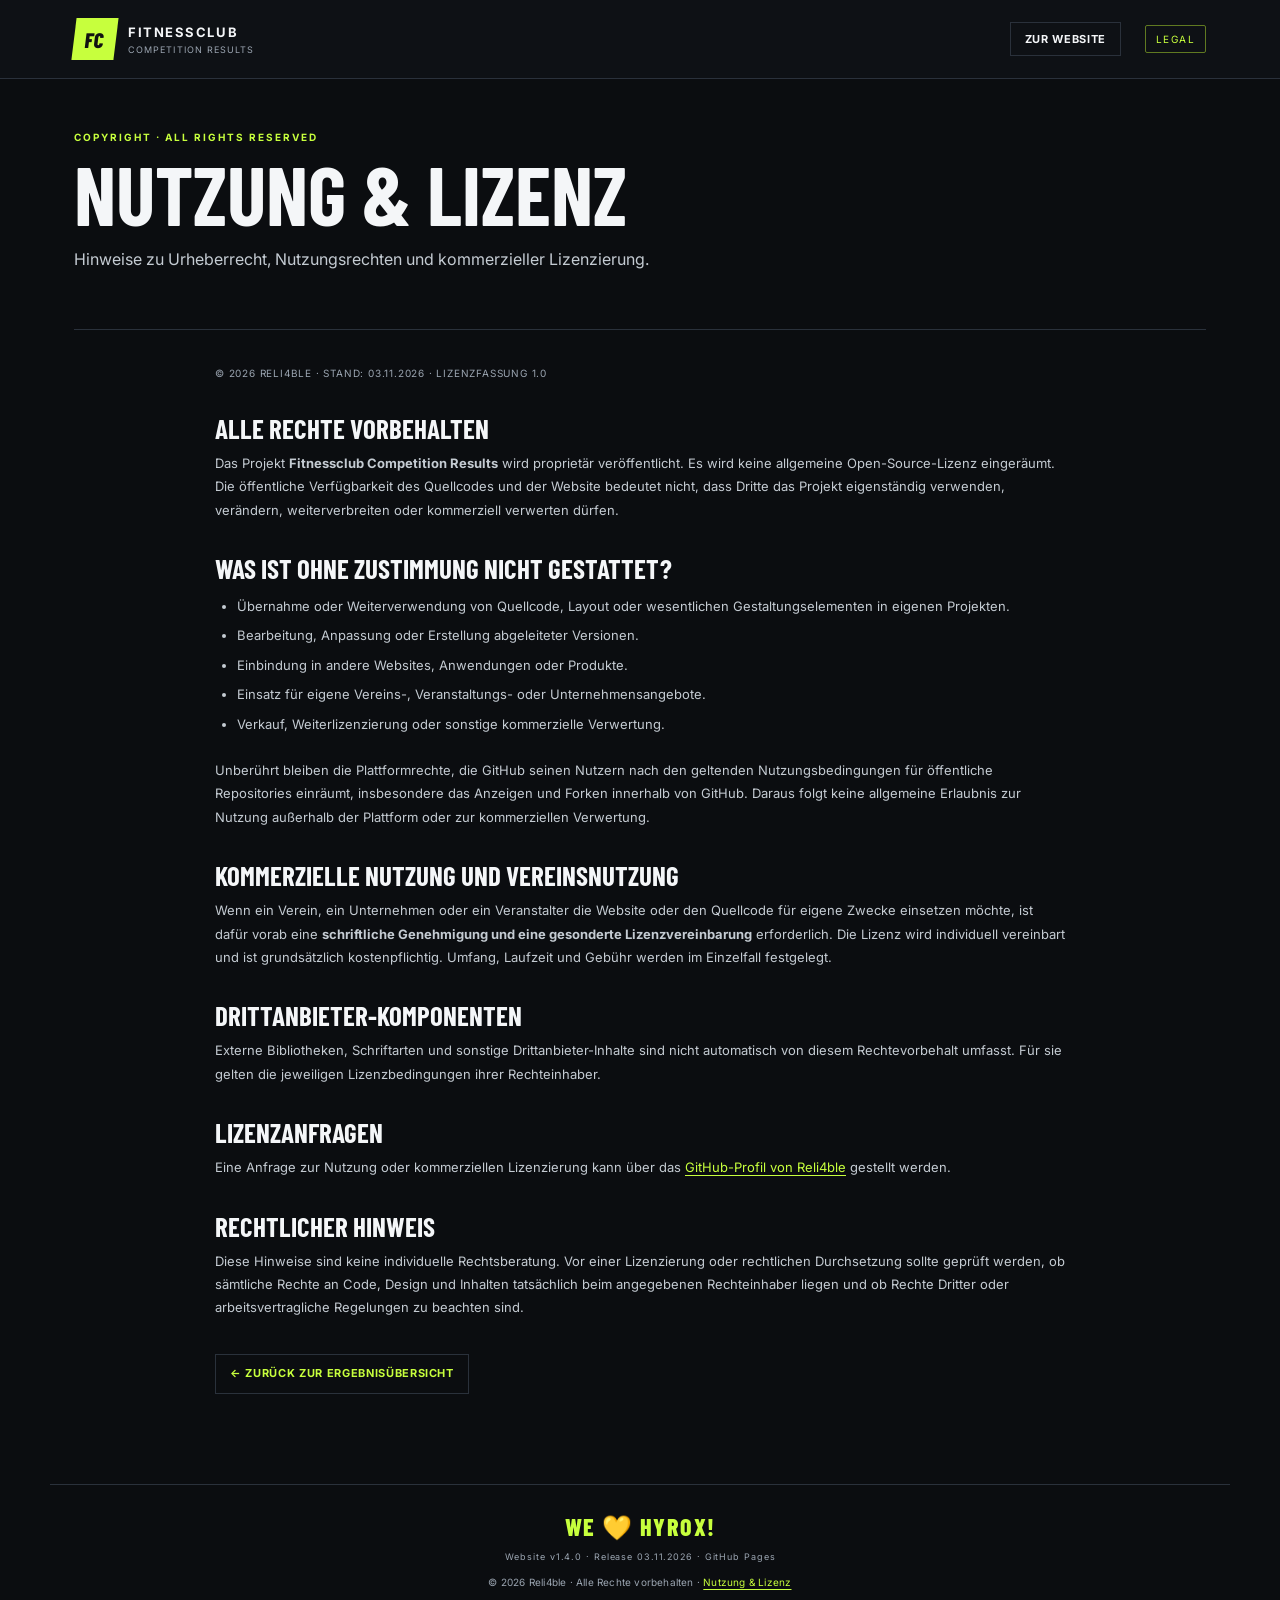
==== license.html @ 248cdec4 "feat: publish usage and licensing page" ====
<!doctype html>
<html lang="de">
<head>
  <meta charset="utf-8">
  <meta name="viewport" content="width=device-width, initial-scale=1">
  <meta name="description" content="Urheberrechtliche Hinweise und Nutzungsbedingungen für Fitnessclub Competition Results.">
  <meta name="copyright" content="© 2026 Reli4ble. All rights reserved.">
  <title>Nutzung &amp; Lizenz – Fitnessclub Competition Results</title>
  <link rel="stylesheet" href="styles.css">
</head>
<body>
  <header class="site-header">
    <div class="header-inner">
      <a class="brand" href="index.html" aria-label="Zur Eventübersicht">
        <span class="brand-mark">FC</span>
        <span><strong>FITNESSCLUB</strong><small>COMPETITION RESULTS</small></span>
      </a>
      <nav class="top-nav"><a class="nav-link" href="index.html">Zur Website</a></nav>
      <span class="demo-pill">LEGAL</span>
    </div>
  </header>
  <main class="container legal-page">
    <section class="events-hero">
      <p class="eyebrow">COPYRIGHT · ALL RIGHTS RESERVED</p>
      <h1>NUTZUNG &amp; LIZENZ</h1>
      <p class="hero-subtitle">Hinweise zu Urheberrecht, Nutzungsrechten und kommerzieller Lizenzierung.</p>
    </section>
    <article class="legal-content">
      <p class="legal-version">© 2026 Reli4ble · Stand: 03.11.2026 · Lizenzfassung 1.0</p>
      <h2>Alle Rechte vorbehalten</h2>
      <p>Das Projekt <strong>Fitnessclub Competition Results</strong> wird proprietär veröffentlicht. Es wird keine allgemeine Open-Source-Lizenz eingeräumt. Die öffentliche Verfügbarkeit des Quellcodes und der Website bedeutet nicht, dass Dritte das Projekt eigenständig verwenden, verändern, weiterverbreiten oder kommerziell verwerten dürfen.</p>
      <h2>Was ist ohne Zustimmung nicht gestattet?</h2>
      <ul>
        <li>Übernahme oder Weiterverwendung von Quellcode, Layout oder wesentlichen Gestaltungselementen in eigenen Projekten.</li>
        <li>Bearbeitung, Anpassung oder Erstellung abgeleiteter Versionen.</li>
        <li>Einbindung in andere Websites, Anwendungen oder Produkte.</li>
        <li>Einsatz für eigene Vereins-, Veranstaltungs- oder Unternehmensangebote.</li>
        <li>Verkauf, Weiterlizenzierung oder sonstige kommerzielle Verwertung.</li>
      </ul>
      <p>Unberührt bleiben die Plattformrechte, die GitHub seinen Nutzern nach den geltenden Nutzungsbedingungen für öffentliche Repositories einräumt, insbesondere das Anzeigen und Forken innerhalb von GitHub. Daraus folgt keine allgemeine Erlaubnis zur Nutzung außerhalb der Plattform oder zur kommerziellen Verwertung.</p>
      <h2>Kommerzielle Nutzung und Vereinsnutzung</h2>
      <p>Wenn ein Verein, ein Unternehmen oder ein Veranstalter die Website oder den Quellcode für eigene Zwecke einsetzen möchte, ist dafür vorab eine <strong>schriftliche Genehmigung und eine gesonderte Lizenzvereinbarung</strong> erforderlich. Die Lizenz wird individuell vereinbart und ist grundsätzlich kostenpflichtig. Umfang, Laufzeit und Gebühr werden im Einzelfall festgelegt.</p>
      <h2>Drittanbieter-Komponenten</h2>
      <p>Externe Bibliotheken, Schriftarten und sonstige Drittanbieter-Inhalte sind nicht automatisch von diesem Rechtevorbehalt umfasst. Für sie gelten die jeweiligen Lizenzbedingungen ihrer Rechteinhaber.</p>
      <h2>Lizenzanfragen</h2>
      <p>Eine Anfrage zur Nutzung oder kommerziellen Lizenzierung kann über das <a href="https://github.com/Reli4ble">GitHub-Profil von Reli4ble</a> gestellt werden.</p>
      <h2>Rechtlicher Hinweis</h2>
      <p>Diese Hinweise sind keine individuelle Rechtsberatung. Vor einer Lizenzierung oder rechtlichen Durchsetzung sollte geprüft werden, ob sämtliche Rechte an Code, Design und Inhalten tatsächlich beim angegebenen Rechteinhaber liegen und ob Rechte Dritter oder arbeitsvertragliche Regelungen zu beachten sind.</p>
      <p class="legal-back"><a class="nav-link" href="index.html">← Zurück zur Ergebnisübersicht</a></p>
    </article>
  </main>
  <footer><span class="footer-slogan">WE 💛 HYROX!</span><span>Website v1.4.0 · Release 03.11.2026 · GitHub Pages</span><span class="footer-legal">© 2026 Reli4ble · Alle Rechte vorbehalten · <a href="license.html">Nutzung &amp; Lizenz</a></span></footer>
</body>
</html>
---- styles.css ----
@import url('https://fonts.googleapis.com/css2?family=Barlow+Condensed:wght@500;600;700;800&family=Inter:wght@400;500;600;700&display=swap');
:root{--bg:#0b0d10;--panel:#14181e;--panel2:#1a2028;--line:#2a313b;--text:#f4f6f8;--muted:#9ba5b1;--accent:#c7ff3d;--accent2:#8da92d;--red:#ff645f}
*{box-sizing:border-box}body{margin:0;background:var(--bg);color:var(--text);font-family:Inter,Arial,sans-serif}a{color:inherit;text-decoration:none}.site-header{border-bottom:1px solid var(--line);background:#0e1115}.header-inner{max-width:1180px;margin:auto;padding:18px 24px;display:flex;align-items:center;justify-content:space-between}.brand{display:flex;gap:12px;align-items:center}.brand-mark{display:grid;place-items:center;width:42px;height:42px;background:var(--accent);color:#111;font-family:'Barlow Condensed';font-weight:800;font-size:21px;transform:skew(-7deg)}.brand strong,.brand small{display:block;letter-spacing:.12em}.brand strong{font-size:13px}.brand small{font-size:9px;color:var(--muted);margin-top:4px}.demo-pill{font-size:10px;letter-spacing:.14em;color:var(--accent);border:1px solid #607a21;padding:7px 10px;border-radius:2px}.container{max-width:1180px;margin:auto;padding:0 24px}.hero{min-height:260px;display:flex;align-items:center;justify-content:space-between;border-bottom:1px solid var(--line);padding:50px 0 42px}.eyebrow{font-size:10px;letter-spacing:.2em;color:var(--accent);font-weight:700;margin:0 0 12px}.hero h1{font-family:'Barlow Condensed',sans-serif;text-transform:uppercase;font-size:clamp(48px,7vw,82px);line-height:.9;margin:0;letter-spacing:-.02em}.hero-subtitle{font-size:16px;color:#c4cbd2;margin:16px 0 18px}.event-meta{display:flex;gap:12px;color:var(--muted);font-size:12px}.hero-stamp{width:126px;height:126px;border:1px solid #536b20;display:flex;flex-direction:column;align-items:center;justify-content:center;transform:rotate(5deg);color:var(--accent)}.hero-stamp span{font-family:'Barlow Condensed';font-size:62px;font-weight:800;line-height:.9}.hero-stamp small{font-size:9px;letter-spacing:.2em;margin-top:8px}.notice{margin:18px 0 0;padding:12px 15px;background:#242b18;border-left:3px solid var(--accent);font-size:12px;color:#d9e5bd;line-height:1.5}.stats-grid{display:grid;grid-template-columns:repeat(4,1fr);gap:12px;margin:20px 0 58px}.stat-card{background:var(--panel);border:1px solid var(--line);padding:18px 20px;min-height:112px}.stat-label{display:block;font-size:9px;letter-spacing:.16em;color:var(--muted);font-weight:700}.stat-card strong{display:block;font-family:'Barlow Condensed';font-size:36px;margin:5px 0 0}.stat-foot{font-size:10px;color:var(--muted)}.results-section,.stations-section{margin-bottom:58px}.section-heading{display:flex;justify-content:space-between;align-items:end;margin-bottom:18px}.section-heading h2,.method-section h2{font-family:'Barlow Condensed';font-size:38px;text-transform:uppercase;margin:0;line-height:1}.age-filter{display:flex;flex-direction:column;gap:6px;color:var(--muted);font-size:10px;text-transform:uppercase;letter-spacing:.1em}.age-filter select{min-width:170px;background:var(--panel);border:1px solid var(--line);color:var(--text);padding:10px 30px 10px 12px;border-radius:0;font:inherit;font-size:12px;text-transform:none;letter-spacing:normal}.division-tabs{display:flex;border-bottom:1px solid var(--line);gap:4px}.tab{border:0;background:transparent;color:var(--muted);padding:14px 18px;font-weight:700;font-size:12px;cursor:pointer;border-bottom:3px solid transparent}.tab span{margin-left:8px;font-size:10px;color:inherit;opacity:.7}.tab.active{color:var(--accent);border-bottom-color:var(--accent)}.table-wrap{overflow-x:auto;background:var(--panel);border:1px solid var(--line);border-top:0}table{width:100%;border-collapse:collapse;min-width:720px}th{text-align:left;padding:13px 14px;font-size:9px;letter-spacing:.12em;color:var(--muted);background:#101419;font-weight:700}td{padding:15px 14px;border-top:1px solid var(--line);font-size:12px}tbody tr:nth-child(even){background:#171c23}.rank{font-family:'Barlow Condensed';font-size:22px;font-weight:700;color:var(--accent);width:60px}.team-name{font-weight:700}.partner-names{font-size:11px;color:var(--muted)}.score{font-weight:700;font-variant-numeric:tabular-nums}.table-note{font-size:10px;color:var(--muted);line-height:1.5;margin-top:12px}.station-grid{display:grid;grid-template-columns:repeat(4,1fr);gap:12px}.station-card{background:var(--panel);border:1px solid var(--line);padding:16px}.station-card h3{font-family:'Barlow Condensed';font-size:20px;text-transform:uppercase;margin:0 0 13px}.station-leader{display:flex;justify-content:space-between;gap:10px;border-top:1px solid var(--line);padding:9px 0;font-size:11px}.station-leader:first-of-type{border-top:0}.station-leader span:last-child{font-weight:700;color:var(--accent);white-space:nowrap}.method-section{border-top:1px solid var(--line);padding:28px 0 48px;display:grid;grid-template-columns:230px 1fr;gap:30px}.method-section p{font-size:12px;line-height:1.8;color:#bac2cb;margin:0;max-width:720px}footer{border-top:1px solid var(--line);padding:30px 24px 24px;display:flex;flex-direction:column;align-items:center;justify-content:center;gap:12px;max-width:1180px;margin:0 auto;color:var(--muted);font-size:9px;letter-spacing:.1em;text-align:center}
.footer-slogan{display:block;color:var(--accent);font-family:'Barlow Condensed',sans-serif;font-size:clamp(15px,2.5vw,24px);font-weight:800;line-height:1;letter-spacing:.06em;text-align:center}
footer>span:last-child{font-size:9px;color:var(--muted)}
@media(max-width:760px){.container{padding:0 16px}.header-inner{padding:14px 16px}.hero{min-height:220px;padding:38px 0}.hero-stamp{width:88px;height:88px}.hero-stamp span{font-size:44px}.stats-grid{grid-template-columns:repeat(2,1fr);margin-bottom:44px}.section-heading{align-items:start;gap:14px;flex-direction:column}.station-grid{grid-template-columns:repeat(2,1fr)}.method-section{grid-template-columns:1fr;gap:12px}.hero h1{font-size:54px}}
@media(max-width:440px){.station-grid{grid-template-columns:1fr}.hero-stamp{display:none}.tab{padding:12px 10px}.stats-grid{gap:8px}.stat-card{padding:14px}.stat-card strong{font-size:30px}footer{gap:10px}}

/* v2: division podium and interactive team profiles */
.podium{display:grid;grid-template-columns:repeat(3,1fr);gap:12px;margin:16px 0 18px}
.podium-card{position:relative;display:flex;flex-direction:column;align-items:flex-start;text-align:left;min-height:142px;padding:17px 18px;background:var(--panel);border:1px solid var(--line);color:var(--text);cursor:pointer;transition:transform .16s ease,border-color .16s ease,background .16s ease}
.podium-card:hover{transform:translateY(-3px);border-color:var(--accent);background:var(--panel2)}
.podium-card.place-1{border-top:3px solid var(--accent);background:linear-gradient(145deg,#202918,var(--panel) 60%)}
.podium-place{font-family:'Barlow Condensed';font-size:13px;font-weight:800;letter-spacing:.12em;color:var(--accent)}
.podium-team{font-family:'Barlow Condensed';font-size:27px;font-weight:800;text-transform:uppercase;margin:9px 0 3px}
.podium-partners{font-size:10px;color:var(--muted)}
.podium-score{margin-top:auto;padding-top:13px;font-size:20px;font-weight:800;color:var(--accent)}
.podium-score small{font-size:8px;letter-spacing:.12em;color:var(--muted);margin-left:5px}
.team-row{cursor:pointer;transition:background .15s ease}
.team-row:hover{background:#202832!important}
.team-row:focus-visible,.podium-card:focus-visible{outline:2px solid var(--accent);outline-offset:-2px}
.row-hint{display:block;font-size:9px;color:var(--accent);font-weight:500;opacity:0;transition:opacity .15s ease;margin-top:4px}
.team-row:hover .row-hint,.team-row:focus-visible .row-hint{opacity:1}
.team-dialog{width:min(620px,calc(100vw - 28px));max-height:85vh;overflow:auto;padding:25px;background:#11161c;color:var(--text);border:1px solid #465238;box-shadow:0 24px 90px #000b}
.team-dialog::backdrop{background:#000b;backdrop-filter:blur(4px)}
.dialog-head{display:flex;justify-content:space-between;align-items:flex-start;border-bottom:1px solid var(--line);padding-bottom:16px}
.dialog-head h2{font-family:'Barlow Condensed';font-size:38px;text-transform:uppercase;margin:0;line-height:1}
.dialog-close{border:1px solid var(--line);background:var(--panel);color:var(--text);font-size:25px;width:36px;height:36px;cursor:pointer}
.dialog-close:hover{border-color:var(--accent);color:var(--accent)}
.dialog-meta{display:flex;gap:8px;flex-wrap:wrap;padding:15px 0}
.dialog-meta span{font-size:10px;color:#d5dce3;background:var(--panel2);border:1px solid var(--line);padding:7px 9px}
.detail-summary{display:flex;align-items:baseline;gap:12px;padding:15px;background:#202918;border-left:3px solid var(--accent)}
.detail-summary span,.detail-summary small{font-size:9px;letter-spacing:.12em;color:#c2d59a}
.detail-summary strong{font-family:'Barlow Condensed';font-size:32px;color:var(--accent)}
.detail-partners{display:flex;justify-content:space-between;gap:15px;padding:15px 0;border-bottom:1px solid var(--line);font-size:11px}
.detail-partners span{color:var(--muted);letter-spacing:.12em;font-size:9px}
.detail-station-list{display:grid;grid-template-columns:1fr 1fr;gap:0 18px}
.detail-row{display:grid;grid-template-columns:1fr auto;gap:5px;padding:12px 0;border-bottom:1px solid var(--line);font-size:11px}
.detail-station{font-weight:700}
.detail-rank{color:var(--muted);font-size:10px}
.detail-row strong{grid-column:1/-1;color:var(--accent);font-size:13px}
@media(max-width:760px){.podium{grid-template-columns:1fr;gap:8px}.podium-card{min-height:112px}.detail-station-list{grid-template-columns:1fr}.team-dialog{padding:18px}}

/* v3: switch between overall and age-group standings */
.view-switch{display:flex;gap:5px;margin:18px 0 0;border-bottom:1px solid var(--line)}
.view-button{border:1px solid var(--line);border-bottom:0;background:#11161c;color:var(--muted);padding:11px 15px;font:700 11px Inter,Arial,sans-serif;cursor:pointer}
.view-button:hover{color:var(--text);border-color:#586a36}
.view-button.active{background:#202918;color:var(--accent);border-color:#607a21}
.view-description{font-size:11px;color:var(--muted);line-height:1.5;margin:12px 0 14px}
.podium[hidden]{display:none}
.age-group-row td{background:#202918!important;color:var(--accent);font-size:11px;font-weight:800;letter-spacing:.1em;padding:11px 14px;border-top:1px solid #536b20}
.age-group-row td span{font-size:8px;color:#aab98b;margin-left:7px}
@media(max-width:600px){.view-switch{display:grid;grid-template-columns:1fr 1fr}.view-button{padding:11px 8px;font-size:10px}.age-group-row td{padding:10px}}

/* v5: combined cross-division Overall tab */


/* Release information and semantic version history */
.release-section{margin:0 0 54px;border-top:1px solid var(--line);border-bottom:1px solid var(--line)}
.release-details>summary{list-style:none;display:flex;align-items:center;justify-content:space-between;gap:18px;padding:20px 0;cursor:pointer}
.release-details>summary::-webkit-details-marker{display:none}
.release-details>summary:after{content:'+';font-size:24px;color:var(--accent);font-weight:400;margin-left:auto}
.release-details[open]>summary:after{content:'−'}
.release-details>summary>span:first-child{display:flex;flex-direction:column;gap:4px}
.release-details .eyebrow{margin:0;font-size:9px}
.release-details summary strong{font-family:'Barlow Condensed';font-size:27px;text-transform:uppercase}
.release-current{font-size:11px;color:var(--accent);font-weight:700;white-space:nowrap}
.release-table-wrap{overflow-x:auto;border:1px solid var(--line);background:var(--panel)}
.release-table{min-width:650px}
.release-table td{vertical-align:top;line-height:1.55}
.release-table td:last-child{max-width:560px;color:#c4cbd2}
.release-type{display:inline-block;font-size:9px;letter-spacing:.08em;color:var(--muted);white-space:nowrap}
.release-major{color:var(--accent);font-weight:700}
.release-note{font-size:10px;color:var(--muted);line-height:1.6;margin:12px 0 18px}
@media(max-width:600px){.release-details>summary{align-items:flex-start;flex-wrap:wrap}.release-current{margin-left:0}.release-details>summary:after{margin-left:auto}}

/* Event landing page */
[hidden]{display:none!important}
.top-nav{display:flex;gap:10px;margin-left:auto;margin-right:24px}
.nav-link{background:transparent;border:1px solid var(--line);color:var(--text);padding:9px 14px;font:inherit;font-size:11px;font-weight:700;letter-spacing:.06em;text-transform:uppercase;cursor:pointer}
.nav-link:hover{border-color:var(--accent);color:var(--accent)}
.events-hero{padding:52px 0 42px;border-bottom:1px solid var(--line);margin-bottom:34px}
.events-hero h1{font-family:'Barlow Condensed',sans-serif;font-size:clamp(48px,8vw,82px);line-height:.95;text-transform:uppercase;margin:12px 0}
.event-list-section{margin:0 0 42px}
.event-card-grid{display:grid;grid-template-columns:repeat(2,minmax(0,1fr));gap:18px}
.event-card{position:relative;display:flex;flex-direction:column;justify-content:space-between;min-height:190px;padding:24px;background:linear-gradient(135deg,#1b2228,#111519 70%);border:1px solid var(--line);border-radius:3px;text-align:left;color:var(--text);cursor:pointer;overflow:hidden;transition:border-color .18s,transform .18s}
.event-card:before{content:'';position:absolute;right:-36px;top:-58px;width:180px;height:180px;border:1px solid rgba(197,255,53,.22);transform:rotate(12deg)}
.event-card:hover{border-color:var(--accent);transform:translateY(-2px)}
.event-card.featured{min-height:230px;border-color:var(--accent);background:linear-gradient(120deg,rgba(197,255,53,.12),#141a1f 55%)}
.event-card .event-status{font-size:9px;letter-spacing:.14em;font-weight:800;color:var(--accent);text-transform:uppercase}
.event-card .event-title{font-family:'Barlow Condensed',sans-serif;font-size:clamp(25px,3vw,36px);font-weight:800;text-transform:uppercase;line-height:1.05;margin:16px 0 8px;max-width:85%}
.event-card .event-meta{font-size:11px;color:var(--muted);display:flex;gap:8px;flex-wrap:wrap}
.event-card .event-action{font-size:10px;letter-spacing:.08em;color:var(--accent);font-weight:800;margin-top:22px}
.empty-events{border:1px dashed var(--line);padding:28px;color:var(--muted);text-align:center}
.results-back{margin:24px 0 0}
@media(max-width:700px){.event-card-grid{grid-template-columns:1fr}.events-hero{padding:36px 0 28px}.top-nav{margin-right:10px}.nav-link{padding:8px}}

/* v1.3.0: expanded team performance profile */
.team-dialog{width:min(900px,calc(100vw - 28px));}
.team-kpi-grid{display:grid;grid-template-columns:repeat(3,1fr);gap:10px;margin:6px 0 12px}
.team-kpi{background:linear-gradient(145deg,#202918,var(--panel) 72%);border:1px solid var(--line);padding:14px 16px}
.team-kpi span{display:block;color:var(--muted);font-size:9px;font-weight:800;letter-spacing:.12em}
.team-kpi strong{display:block;color:var(--accent);font:800 34px 'Barlow Condensed';margin-top:3px}
.team-visual-grid{display:grid;grid-template-columns:1fr 1fr;gap:12px;margin:18px 0}
.team-visual-card,.team-station-performance{background:var(--panel);border:1px solid var(--line);padding:16px;min-width:0}
.team-visual-card h3,.team-station-performance h3{font:700 22px 'Barlow Condensed';text-transform:uppercase;margin:-5px 0 4px}
.team-radar{display:block;width:100%;max-height:270px;overflow:visible}
.radar-grid{fill:none;stroke:#343d47;stroke-width:1}
.radar-axis{stroke:#303944;stroke-width:1}
.radar-area{fill:rgba(199,255,61,.18);stroke:none}
.radar-line{fill:none;stroke:var(--accent);stroke-width:2.5;stroke-linejoin:round}
.radar-dot{fill:var(--accent);stroke:#101419;stroke-width:1.5}
.radar-label{fill:#b8c1ca;font:9px Inter,Arial,sans-serif}
.rank-trend{display:block;width:100%;margin:16px 0 0}
.trend-grid{stroke:#343d47;stroke-width:1;stroke-dasharray:3 4}
.trend-line{fill:none;stroke:var(--accent);stroke-width:2.5;stroke-linecap:round;stroke-linejoin:round}
.trend-dot{fill:var(--accent);stroke:#101419;stroke-width:1.5}
.trend-label{fill:#9ba5b1;font:9px Inter,Arial,sans-serif}
.chart-note{font-size:9px;color:var(--muted);line-height:1.5;margin:0}
.team-station-performance{margin-top:12px}
.performance-list{display:grid;grid-template-columns:1fr 1fr;gap:0 22px;margin-top:8px}
.performance-row{padding:11px 0;border-top:1px solid var(--line)}
.performance-top,.performance-bottom{display:flex;align-items:center;justify-content:space-between;gap:10px}
.performance-top{font-size:11px;font-weight:700}
.performance-top strong{color:var(--accent);white-space:nowrap;font-size:11px}
.performance-bottom{margin-top:7px}
.performance-bottom small{font-size:9px;color:var(--muted);white-space:nowrap}
.performance-track{height:6px;background:#303842;flex:1;border-radius:10px;overflow:hidden}
.performance-track span{display:block;height:100%;background:var(--accent);border-radius:10px}
@media(max-width:650px){.team-visual-grid,.performance-list{grid-template-columns:1fr}.team-kpi-grid{gap:6px}.team-kpi{padding:11px}.team-kpi strong{font-size:28px}.team-visual-card{padding:12px}}

/* v1.4.0: proprietary license and legal information */
.footer-legal{font-size:10px!important;letter-spacing:.02em!important;line-height:1.6}
.footer-legal a,.legal-content a{color:var(--accent);text-decoration:underline;text-underline-offset:3px}
.footer-legal a:hover,.legal-content a:hover{color:#fff}
.legal-page{padding-bottom:50px}
.legal-content{max-width:850px;margin:0 auto 40px;color:#c4cbd2;font-size:13px;line-height:1.8}
.legal-content h2{font:700 27px 'Barlow Condensed',sans-serif;text-transform:uppercase;color:var(--text);margin:30px 0 8px}
.legal-content p{margin:0 0 15px}
.legal-content ul{padding-left:22px;margin:8px 0 20px}
.legal-content li{padding:3px 0}
.legal-version{font-size:10px!important;color:var(--muted);letter-spacing:.08em;text-transform:uppercase}
.legal-back{margin-top:34px!important}
.legal-back .nav-link{display:inline-block;text-decoration:none}
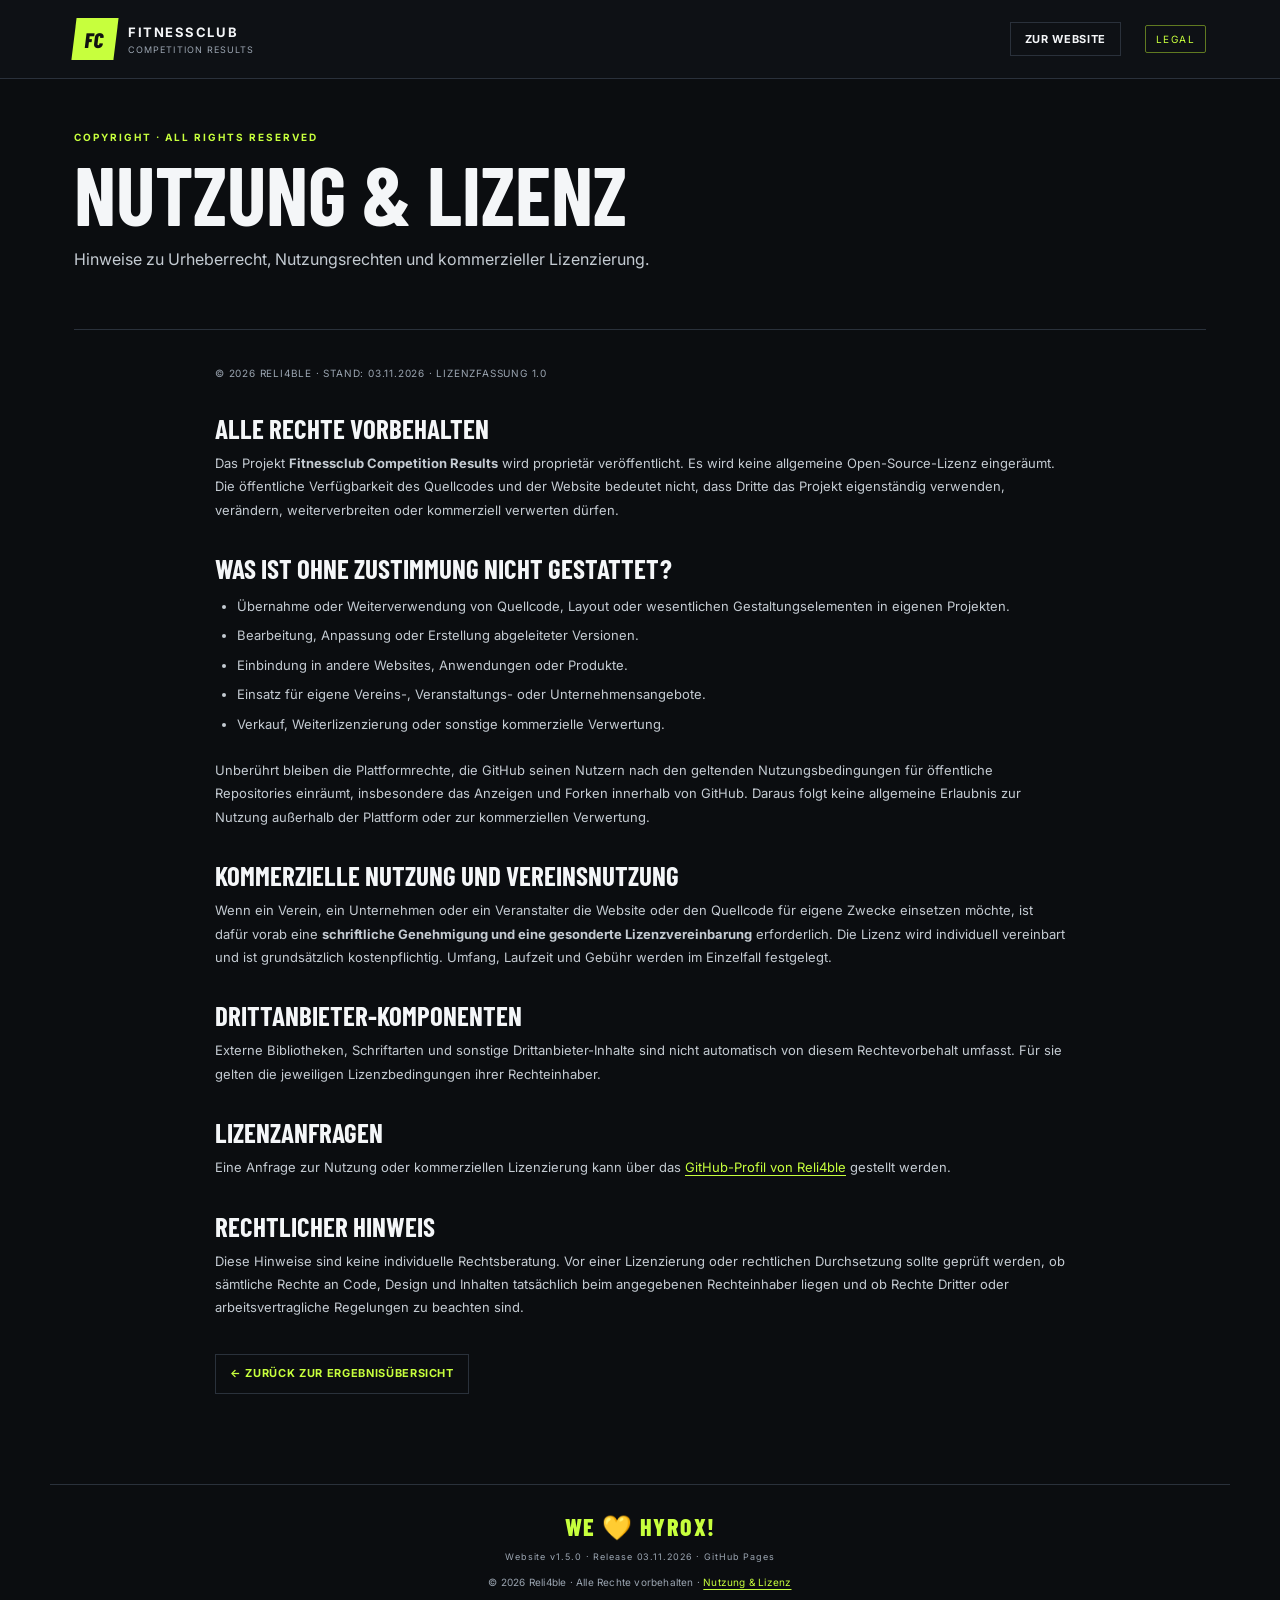
==== commit 92424dc5: "docs: update legal page website version" ====
--- a/license.html
+++ b/license.html
@@ -49,6 +49,6 @@
       <p class="legal-back"><a class="nav-link" href="index.html">← Zurück zur Ergebnisübersicht</a></p>
     </article>
   </main>
-  <footer><span class="footer-slogan">WE 💛 HYROX!</span><span>Website v1.4.0 · Release 03.11.2026 · GitHub Pages</span><span class="footer-legal">© 2026 Reli4ble · Alle Rechte vorbehalten · <a href="license.html">Nutzung &amp; Lizenz</a></span></footer>
+  <footer><span class="footer-slogan">WE 💛 HYROX!</span><span>Website v1.5.0 · Release 03.11.2026 · GitHub Pages</span><span class="footer-legal">© 2026 Reli4ble · Alle Rechte vorbehalten · <a href="license.html">Nutzung &amp; Lizenz</a></span></footer>
 </body>
 </html>
--- a/styles.css
+++ b/styles.css
@@ -142,3 +142,12 @@
 .legal-version{font-size:10px!important;color:var(--muted);letter-spacing:.08em;text-transform:uppercase}
 .legal-back{margin-top:34px!important}
 .legal-back .nav-link{display:inline-block;text-decoration:none}
+
+/* v1.5.0: country flags in event cards */
+.event-card{isolation:isolate}
+.event-flag{position:absolute;z-index:0;right:0;top:0;bottom:0;width:58%;overflow:hidden;pointer-events:none;opacity:.34;mask-image:linear-gradient(90deg,transparent 0%,rgba(0,0,0,.25) 24%,#000 58%);-webkit-mask-image:linear-gradient(90deg,transparent 0%,rgba(0,0,0,.25) 24%,#000 58%)}
+.event-flag svg{display:block;width:100%;height:100%;filter:saturate(.78);transform:scale(1.02)}
+.event-card>span:not(.event-flag){position:relative;z-index:1}
+.event-card .event-title{max-width:78%;text-shadow:0 2px 10px rgba(0,0,0,.45)}
+.event-card .event-meta{max-width:80%;text-shadow:0 1px 6px rgba(0,0,0,.8)}
+@media(max-width:700px){.event-flag{width:54%;opacity:.28}}
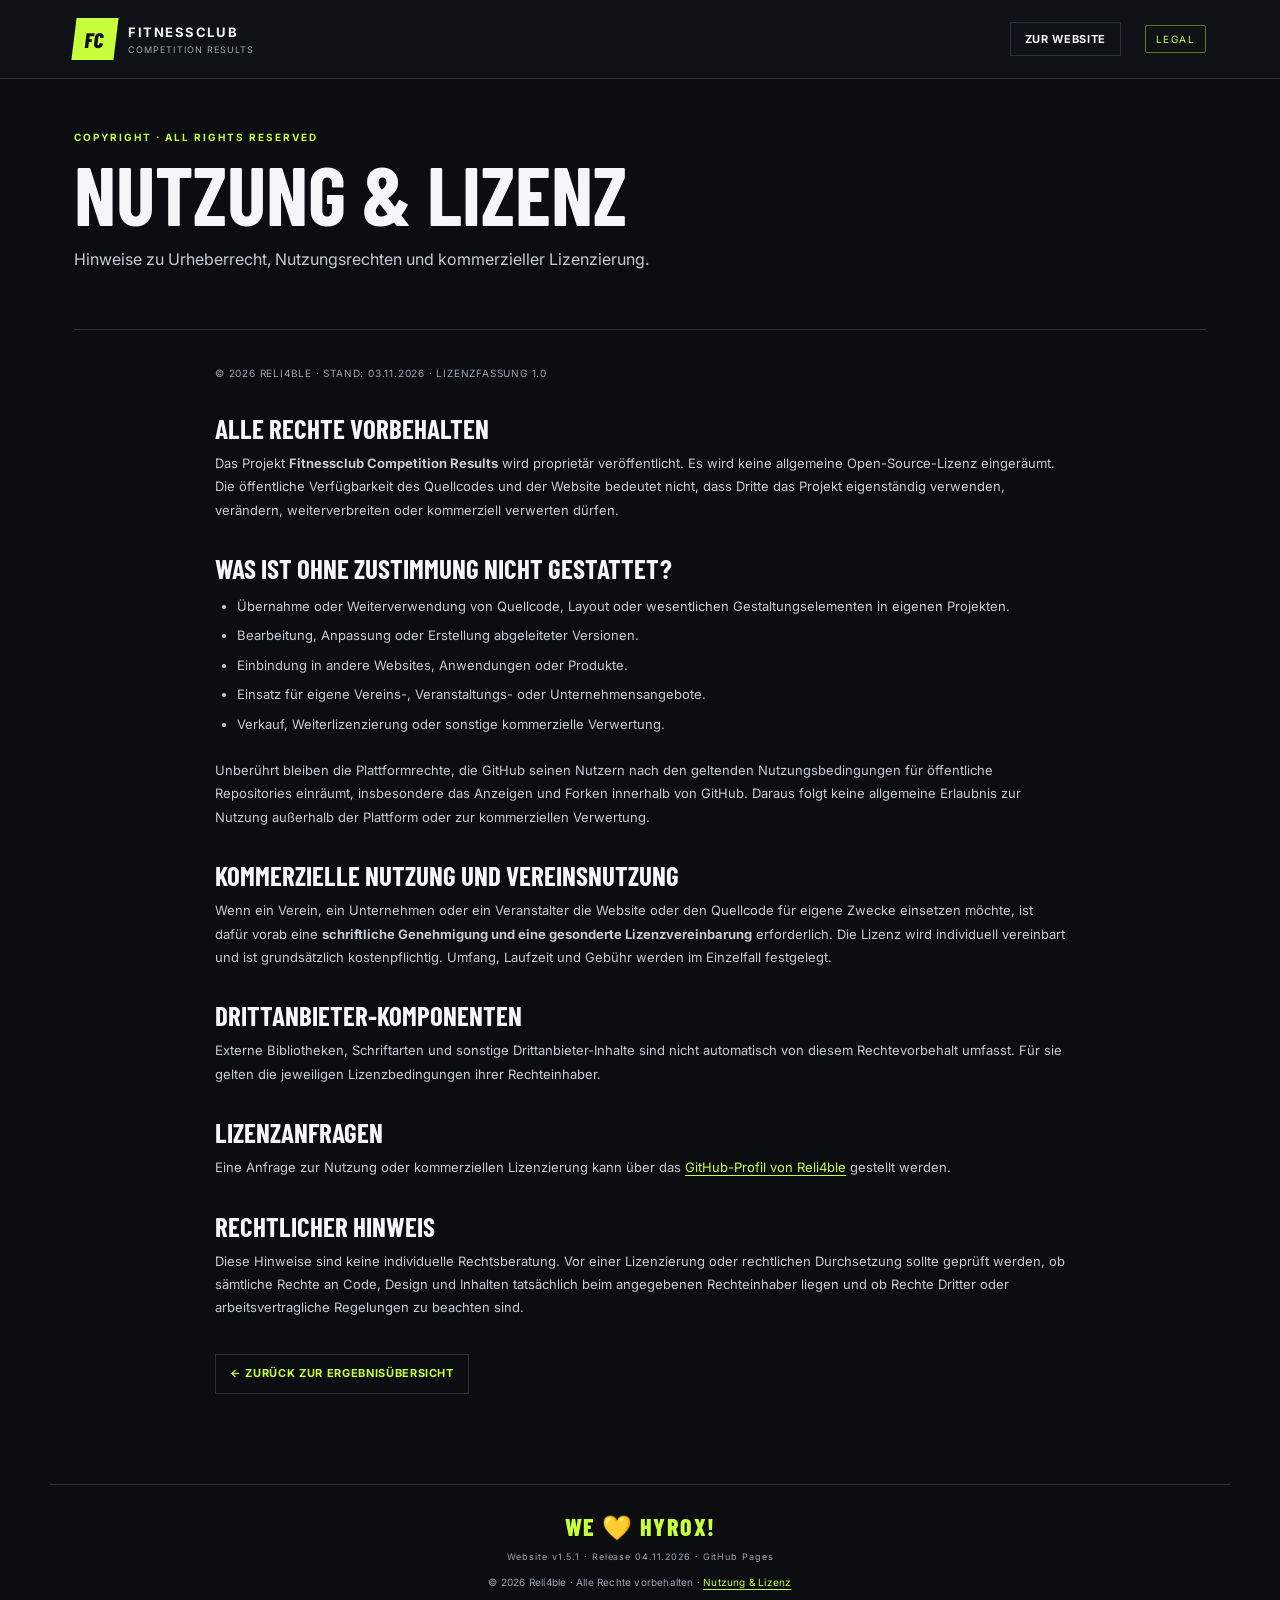
==== commit 0bafb05e: "docs: update website version in legal page" ====
--- a/license.html
+++ b/license.html
@@ -49,6 +49,6 @@
       <p class="legal-back"><a class="nav-link" href="index.html">← Zurück zur Ergebnisübersicht</a></p>
     </article>
   </main>
-  <footer><span class="footer-slogan">WE 💛 HYROX!</span><span>Website v1.5.0 · Release 03.11.2026 · GitHub Pages</span><span class="footer-legal">© 2026 Reli4ble · Alle Rechte vorbehalten · <a href="license.html">Nutzung &amp; Lizenz</a></span></footer>
+  <footer><span class="footer-slogan">WE 💛 HYROX!</span><span>Website v1.5.1 · Release 04.11.2026 · GitHub Pages</span><span class="footer-legal">© 2026 Reli4ble · Alle Rechte vorbehalten · <a href="license.html">Nutzung &amp; Lizenz</a></span></footer>
 </body>
 </html>
--- a/styles.css
+++ b/styles.css
@@ -151,3 +151,6 @@
 .event-card .event-title{max-width:78%;text-shadow:0 2px 10px rgba(0,0,0,.45)}
 .event-card .event-meta{max-width:80%;text-shadow:0 1px 6px rgba(0,0,0,.8)}
 @media(max-width:700px){.event-flag{width:54%;opacity:.28}}
+
+/* v1.5.1: active state on the single header navigation controls */
+.nav-link.active{border-color:var(--accent);color:var(--accent)}
